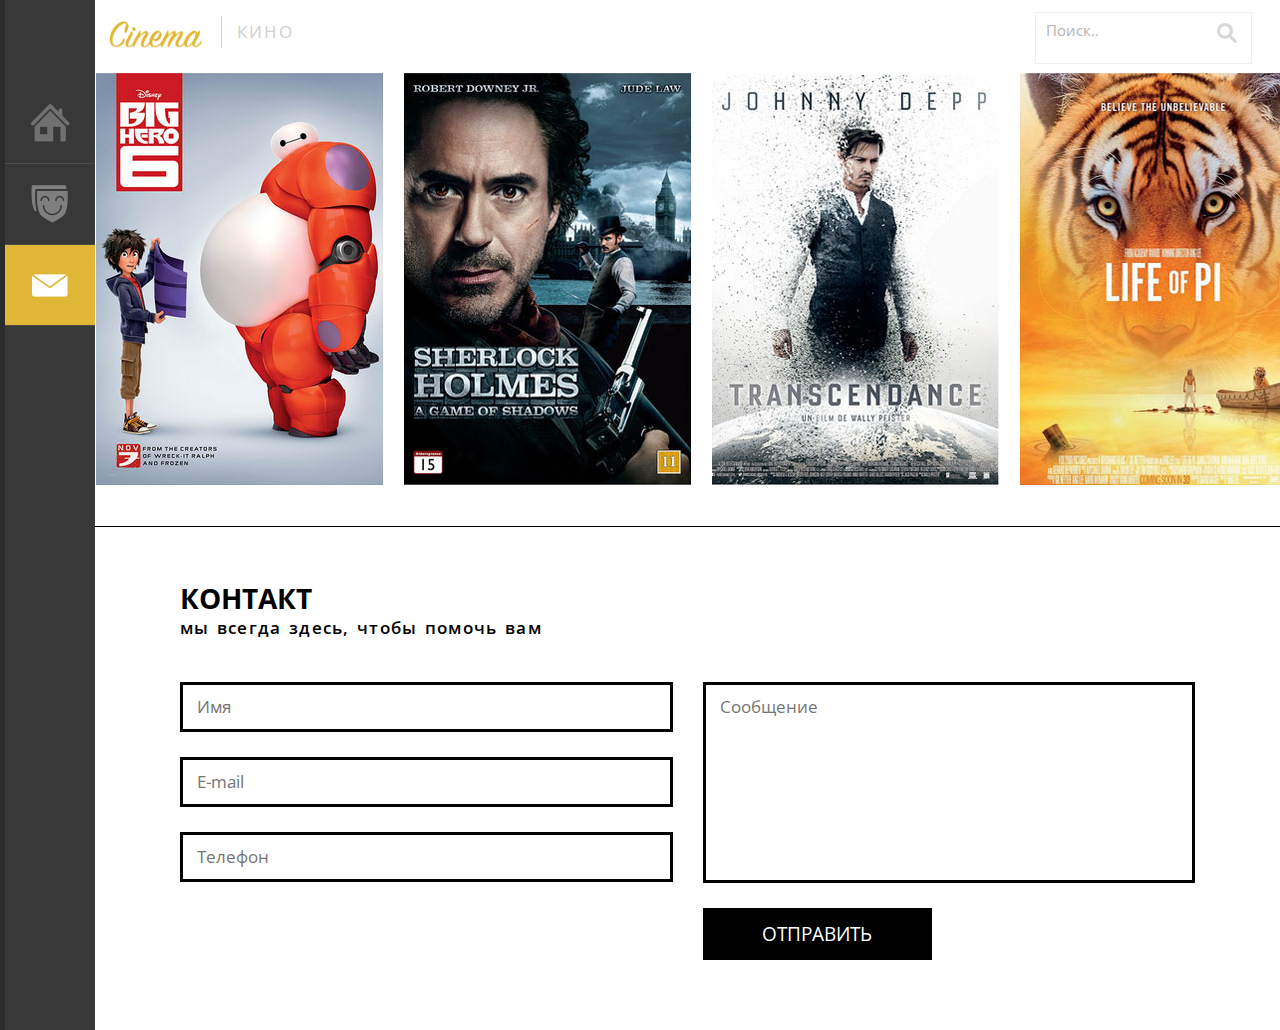
==== curs/contact.html @ 89629fd6 "Add files via upload" ====
<html>
<head>
<title>Contact</title>
<link href="css/bootstrap.css" rel='stylesheet' type='text/css' />
<!-- Custom Theme files -->
<link href="css/style.css" rel="stylesheet" type="text/css" media="all" />
<!-- Custom Theme files -->
<meta name="viewport" content="width=device-width, initial-scale=1">
<meta http-equiv="Content-Type" content="text/html; charset=utf-8" />
<meta name="keywords" content="Cinema Responsive web template, Bootstrap Web Templates, Flat Web Templates, Andriod Compatible web template, 
Smartphone Compatible web template, free webdesigns for Nokia, Samsung, LG, SonyErricsson, Motorola web design" />
<script type="application/x-javascript"> addEventListener("load", function() { setTimeout(hideURLbar, 0); }, false); function hideURLbar(){ window.scrollTo(0,1); } </script>
<!--webfont-->
<link href='http://fonts.googleapis.com/css?family=Open+Sans:300italic,400italic,600italic,700italic,800italic,400,300,600,700,800' rel='stylesheet' type='text/css'>
</head>
<body>
	<!-- header-section-starts -->
	<div class="full">
			<div class="menu">
				<ul>
					<li><a href="index.html"><div class="hm"><i class="home1"></i><i class="home2"></i></div></a></li>
					<li><a href="reviews.html"><div class="cat"><i class="watching"></i><i class="watching1"></i></div></a></li>
					<li><a class="active" href="contact.html"><div class="cnt"><i class="contact"></i><i class="contact1"></i></div></a></li>
				</ul>
			</div>
		<div class="main">
		<div class="contact-content">
			<div class="top-header span_top">
				<div class="logo">
					<a href="index.html"><img src="images/logo.png" alt="" /></a>
					<p>Кино</p>
				</div>
				<div class="search v-search">
					<form>
						<input type="text" value="Поиск.." onfocus="this.value = '';" onblur="if (this.value == '') {this.value = 'Search..';}"/>
						<input type="submit" value="">
					</form>
				</div>
				<div class="clearfix"></div>
			</div>
				<style>
	table {
		width: 100%;
	} 
	td {
		padding-right: 20px;
	}
	.col1 {
		width: 100px;
	}
	</style>
<xml version="1.0" encoding="UTF-8"?>
<table bordercolor="white" border="1" widht="100">
<tr>
<td class="col1"><img src="images/m1.jpg" alt=""></td>
<td class="col1"><img src="images/m2.jpg" alt=""/></td>
<td class="col1"><img src="images/m3.jpg" alt=""/></td>
<td class="col1"><img src="images/m4.jpg" alt=""/></td>
</tr>
</table>
	&nbsp;&nbsp; &nbsp;&nbsp; &nbsp;&nbsp; &nbsp;&nbsp; &nbsp;&nbsp; &nbsp;&nbsp; &nbsp;&nbsp;&nbsp; &nbsp;&nbsp; &nbsp;&nbsp; &nbsp;&nbsp; &nbsp;&nbsp; &nbsp;&nbsp; &nbsp;&nbsp;&nbsp; &nbsp;&nbsp; &nbsp;&nbsp; &nbsp;&nbsp; &nbsp;&nbsp; &nbsp;&nbsp; &nbsp;&nbsp;&nbsp; &nbsp;&nbsp; &nbsp;&nbsp; &nbsp;&nbsp; &nbsp;&nbsp; &nbsp;&nbsp; &nbsp;&nbsp;&nbsp; &nbsp;&nbsp; &nbsp;&nbsp; &nbsp;&nbsp; &nbsp;&nbsp; &nbsp;&nbsp; &nbsp;&nbsp;&nbsp; &nbsp;&nbsp; &nbsp;&nbsp; &nbsp;&nbsp; &nbsp;&nbsp; &nbsp;&nbsp; &nbsp;&nbsp;&nbsp; &nbsp;&nbsp; &nbsp;&nbsp; &nbsp;&nbsp; &nbsp;&nbsp; &nbsp;&nbsp; &nbsp;&nbsp;&nbsp; &nbsp;&nbsp; &nbsp;&nbsp; &nbsp;&nbsp; &nbsp;&nbsp; &nbsp;&nbsp; &nbsp;&nbsp;&nbsp; &nbsp;&nbsp; &nbsp;&nbsp; &nbsp;&nbsp; &nbsp;&nbsp; &nbsp;&nbsp; &nbsp;&nbsp;&nbsp; &nbsp;&nbsp; &nbsp;&nbsp; &nbsp;&nbsp; &nbsp;&nbsp; &nbsp;&nbsp; &nbsp;&nbsp;&nbsp; &nbsp;&nbsp; &nbsp;&nbsp; &nbsp;&nbsp; &nbsp;&nbsp; &nbsp;&nbsp; &nbsp;&nbsp;&nbsp; &nbsp;&nbsp; &nbsp;&nbsp; &nbsp;&nbsp; &nbsp;&nbsp; &nbsp;&nbsp; &nbsp;&nbsp;&nbsp; &nbsp;&nbsp; &nbsp;&nbsp; &nbsp;&nbsp; &nbsp;&nbsp; &nbsp;&nbsp; &nbsp;&nbsp;&nbsp; &nbsp;&nbsp; &nbsp;&nbsp; &nbsp;&nbsp; &nbsp;&nbsp; &nbsp;&nbsp; &nbsp;&nbsp;&nbsp; &nbsp;&nbsp; &nbsp;&nbsp; &nbsp;&nbsp; &nbsp;&nbsp; &nbsp;&nbsp; &nbsp;&nbsp;&nbsp; &nbsp;&nbsp; &nbsp;&nbsp; &nbsp;&nbsp; &nbsp;&nbsp; &nbsp;&nbsp; &nbsp;&nbsp;&nbsp; &nbsp;&nbsp; &nbsp;&nbsp; &nbsp;&nbsp; &nbsp;&nbsp; &nbsp;&nbsp; &nbsp;&nbsp;&nbsp; &nbsp;&nbsp; &nbsp;&nbsp; &nbsp;&nbsp; &nbsp;&nbsp; &nbsp;&nbsp; &nbsp;&nbsp;&nbsp; &nbsp;&nbsp; &nbsp;&nbsp; &nbsp;&nbsp; &nbsp;&nbsp; &nbsp;&nbsp; &nbsp;&nbsp;&nbsp; &nbsp;&nbsp; &nbsp;&nbsp; &nbsp;&nbsp; &nbsp;&nbsp; &nbsp;&nbsp; &nbsp;&nbsp;&nbsp; &nbsp;&nbsp; &nbsp;&nbsp; &nbsp;&nbsp; &nbsp;&nbsp; &nbsp;&nbsp; &nbsp;&nbsp;&nbsp; &nbsp;&nbsp; &nbsp;&nbsp; &nbsp;&nbsp; &nbsp;&nbsp; &nbsp;&nbsp; &nbsp;&nbsp;&nbsp; &nbsp;&nbsp; &nbsp;&nbsp; &nbsp;&nbsp; &nbsp;&nbsp; &nbsp;&nbsp; &nbsp;&nbsp;&nbsp; &nbsp;&nbsp; &nbsp;&nbsp; &nbsp; &nbsp;&nbsp; &nbsp;&nbsp; &nbsp;&nbsp; &nbsp;&nbsp; &nbsp;&nbsp; &nbsp;&nbsp; &nbsp;&nbsp;&nbsp; &nbsp;&nbsp; &nbsp;&nbsp; &nbsp;&nbsp; &nbsp;&nbsp; &nbsp;&nbsp; &nbsp;&nbsp;&nbsp; &nbsp;&nbsp; &nbsp;&nbsp; &nbsp;&nbsp; &nbsp;&nbsp; &nbsp;&nbsp; &nbsp; &nbsp;&nbsp; &nbsp;&nbsp; &nbsp;&nbsp; &nbsp;&nbsp; &nbsp;&nbsp; &nbsp;&nbsp; &nbsp; &nbsp;&nbsp; &nbsp;&nbsp; &nbsp;&nbsp;&nbsp; &nbsp;&nbsp; &nbsp;&nbsp; &nbsp;&nbsp; &nbsp;&nbsp; &nbsp;&nbsp; &nbsp;&nbsp;&nbsp; &nbsp;&nbsp; &nbsp;&nbsp; &nbsp;&nbsp; &nbsp;&nbsp; &nbsp;&nbsp; &nbsp;&nbsp;&nbsp; &nbsp;&nbsp; &nbsp;&nbsp; &nbsp;&nbsp; &nbsp;&nbsp; &nbsp;&nbsp; &nbsp;
			<!---contact-->
<div class="main-contact">
		<h3 class="head">КОНТАКТ</h3>
		 <p>Мы всегда здесь, чтобы помочь вам</p>
		 <div class="contact-form">
			 <form>
				 <div class="col-md-6 contact-left">
					  <input type="text" placeholder="Имя" required/>
					  <input type="text" placeholder="E-mail" required/>
					  <input type="text" placeholder="Телефон" required/>
				  </div>
			
				  <div class="col-md-6 contact-right">
					 <textarea placeholder="Сообщение"></textarea>
					 <input type="submit" value="ОТПРАВИТЬ"/>
				 </div>
</head>


				 <div class="clearfix"></div>
			 </form>
	     </div>
	 </div>
</div>
	</div>	
	</div>
	<div class="clearfix"></div>
	</div>
</body>
</html>
---- curs/css/style.css ----
body{
	padding:0;
	margin:0;
	font-family: 'Open Sans', sans-serif;
	background:#fff;
}
body a{
    transition:0.5s all;
	-webkit-transition:0.5s all;
	-moz-transition:0.5s all;
	-o-transition:0.5s all;
	-ms-transition:0.5s all;
}
input[type="button"],input[type="submit"]{
	transition:0.5s all;
	-webkit-transition:0.5s all;
	-moz-transition:0.5s all;
	-o-transition:0.5s all;
	-ms-transition:0.5s all;
}
h1,h2,h3,h4,h5,h6{
	margin:0;			   
}	
p{
	margin:0;
}
ul{
	margin:0;
	padding:0;
}
label{
	margin:0;
}
/*-----start-header----*/
.full {	
	border-left: 5px solid #2b2b2b;
}
.main{
	 border-left: 104px solid #383838;
}
.top-header {
	padding: 1.25em 3em 1.25em 2em;
	background: rgba(255, 255, 255, 0.47);
}
.header {
	background: url('../images/header-bg.jpg') no-repeat 0px 0px;
	background-size:cover;
	-webkit-background-size:cover;
	-moz-background-size:cover;
	-o-background-size:cover;
	-ms-background-size:cover;
	min-height:750px;	
}
.header-info {
	float:right;
	padding-top:4em;
	width:25%;
	margin-right: 2.5%;
}
.header-info h1 {
	color:#fff;
	font-size:3.5em;
	font-weight:700;
	margin-bottom:12px;
	padding-bottom:7px;
	border-bottom:1px solid #4b4b4b;
}
p.age {
	color:#f4f4f4;
	font-size:1.15em;
	font-weight:400;
	margin:1.5em 0;
	margin-bottom: 2.5em;
}
p.special {
	color:#f4f4f4;
	font-size:1em;
	font-weight:400;
	line-height:1.7em;
	margin:2.2em 0;
}
p.age a {
	color:#3bd369;
	padding:7px 10px;
	border:2px solid #3bd369;
	border-radius: 4px;
	-webkit-border-radius: 4px;
	-moz-border-radius: 4px;
	-o-border-radius: 4px;
	-ms-border-radius: 4px;
	margin-right: 1.2em;
	text-decoration:none;
}
p.review{
	color:#f4f4f4;
	font-size:1em;
	font-weight:400;
	line-height:1.7em;
	margin:0.8em 0;	
}
a.video {
  background: #dfb636;
  font-size: 1.25em;
  text-decoration: none;
  padding: 12px 25px 12px 15px;
  color: #fff;
  font-weight: 600;
  border-radius: 5px;
  -webkit-border-radius: 5px;
  -moz-border-radius: 5px;
  -o-border-radius: 5px;
  -ms-border-radius: 5px;
  border-bottom: 3px solid #2d2d2d;
  width:75%;
  display:block;
  margin-top:25px;
}
a.book {
  background: #bb7b29;
  font-size: 1.25em;
  text-decoration: none;
  padding: 12px 25px 12px 15px;
  color: #fff;
  font-weight: 600;
  border-radius: 5px;
  -webkit-border-radius: 5px;
  -moz-border-radius: 5px;
  -o-border-radius: 5px;
  -ms-border-radius: 5px;
  border-bottom: 3px solid #2d2d2d;
  width:75%;
  display:block;
  margin-top:18px;
}
a.book:hover,a.video:hover {
	background: #000;
    border-bottom: 3px solid #000;
}
i.book1 {
	width:40px;
	height:35px;
	background: url('../images/img-sprite.png') no-repeat -300px -87px;
	display:inline-block;
	vertical-align:middle;
	margin-right:10px;
}
i.video1 {
	width:40px;
	height:35px;
	background: url('../images/img-sprite.png') no-repeat -300px -50px;
	display:inline-block;
	vertical-align:middle;
	margin-right:10px;
}
.menu {
	position: fixed;
	top: 82px;
	left: 5px;
	 z-index: 2;
}
.menu ul li {
	list-style-type:none;
	border-bottom:1px solid #4c4c4c;
}
.menu ul li a{
	padding:12px 22px;
	  display: block;
}
.menu ul li a.active {
	background:#dfb636;
}
.menu ul li a:hover {
	background: #dfb636;
}
i.home {
	width:60px;
	height:60px;
	background: url('../images/img-sprite.png') no-repeat 0px 0px;
	display:block;
}
i.home1 {
	width:60px;
	height:60px;
	background: url('../images/img-sprite.png') no-repeat 0px -60px;
	display:block;
}
i.home2 {
	width:60px;
	height:60px;
	background: url('../images/img-sprite.png') no-repeat 0px 0px;
	display:none;
}
.menu ul li a:hover div.hm i.home1{
	display:none;
}
.menu ul li a:hover div.hm i.home2{
	display:block;
}
.menu ul li a.active div.hm i.home1{
	display:none;
}
.menu ul li a.active div.hm i.home2{
	display:block;
}
i.videos {
	width:60px;
	height:60px;
	background: url('../images/img-sprite.png') no-repeat -60px 0px;
	display:block;
}
i.videos1 {
	width:60px;
	height:60px;
	background: url('../images/img-sprite.png') no-repeat -60px -60px;
	display:none;
}
.menu ul li a:hover div.video i.videos{
	display:none;
}
.menu ul li a:hover div.video i.videos1{
	display:block;
}
.menu ul li a.active div.video i.videos{
	display:none;
}
.menu ul li a.active div.video i.videos1{
	display:block;
}
i.watching {
	width:60px;
	height:60px;
	background: url('../images/img-sprite.png') no-repeat -120px 0px;
	display:block;
}
i.watching1 {
	width:60px;
	height:60px;
	background: url('../images/img-sprite.png') no-repeat -120px -60px;
	display:none;
}
.menu ul li a:hover div.cat i.watching{
	display:none;
}
.menu ul li a:hover div.cat i.watching1{
	display:block;
}
.menu ul li a.active div.cat i.watching{
	display:none;
}
.menu ul li a.active div.cat i.watching1{
	display:block;
}
i.booking {
	width:60px;
	height:60px;
	background: url('../images/img-sprite.png') no-repeat -180px 0px;
	display:block;
}
i.booking1 {
	width:60px;
	height:60px;
	background: url('../images/img-sprite.png') no-repeat -180px -60px;
	display:none;
}
.menu ul li a:hover div.bk i.booking{
	display:none;
}
.menu ul li a:hover div.bk i.booking1{
	display:block;
}
.menu ul li a.active div.bk i.booking{
	display:none;
}
.menu ul li a.active div.bk i.booking1{
	display:block;
}
i.contact {
	width:60px;
	height:60px;
	background: url('../images/img-sprite.png') no-repeat -240px 0px;
	display:block;
}
i.contact1 {
	width:60px;
	height:60px;
	background: url('../images/img-sprite.png') no-repeat -240px -60px;
	display:none;
}
.menu ul li a:hover div.cnt i.contact{
	display:none;
}
.menu ul li a:hover div.cnt i.contact1{
	display:block;
}
.menu ul li a.active div.cnt i.contact{
	display:none;
}
.menu ul li a.active div.cnt i.contact1{
	display:block;
}
.logo{
	float: left;
	width: 48%;
}
.logo a {
	display: block;
	float: left;
}
.logo p {
	color:#D0D0D0;
	font-size:1.35em;
	letter-spacing:2px;
	text-transform:uppercase;
	float: left;
	border-left: 1px solid #D0D0D0;
	padding:4px 0 4px 20px;
	margin:8px 0 0px 20px;
}
.search{
	float:right;
}
/*--start-search--*/
.search {
	position: relative;
	padding: 8px 10px;
	width: 18%;
	float: right;
	border: 1px solid #f0f0f0;
}
.search input[type="text"] {
	outline: none;
	color: #b3b3b3;
	background: none;
	font-size: 16px;
	border: none;
	width: 84.33%;
}
.search input[type="submit"] {
	background: url('../images/sprit-1.png') no-repeat 0px 0px;
	border: none;
	cursor: pointer;
	position: absolute;
	outline: none;
	top: 2px;
	right: 7px;
	width: 35px;
	height: 35px;
}
#flexiselDemo1, #flexiselDemo2, #flexiselDemo3 {
	display: none;
}
.nbs-flexisel-container {
	position: relative;
	max-width: 100%;
}
.nbs-flexisel-ul {
	position: relative;
	width: 9999px;
	margin: 0px;
	padding: 0px;
	list-style-type: none;
	text-align: center;
}
.nbs-flexisel-inner {
	overflow: hidden;
}
.nbs-flexisel-item {
	float: left;
	margin: 0px;
	padding: 0px;
	cursor: pointer;
	position: relative;
	line-height: 0px;
}
.nbs-flexisel-item > img {
	
	cursor: pointer;
	position: relative;
	  width: 90%;
  margin: 0 5%;
}
/*** Navigation ***/
.nbs-flexisel-nav-left {
	display:none;
}
.nbs-flexisel-nav-right {
	display:none;
}	
.review-slider {
	background: #dfb636;
	padding: 3em 0;
}
.video iframe {
	width:100%;
	min-height:480px;
}
.more-reviews{
	background:#fff;
	padding:3em 0;
}
.news {
	background:#fff;
	padding:4em 3em;	
}
.news-left-grid h3 {
	color:#b8b8b8;
	font-size:2.2em;
	font-weight:700;
}
.news-left-grid h2 {
	color:#383838;
	font-size:3em;
	font-weight:700;
	margin:10px 0;
}
.news-left-grid h4 {
	color: #b8b8b8;
	font-size: 2.25em;
	font-weight: 500;
	margin:3px 0 2.1em 0;
}
.news-left-grid p {
	color:#bb7b29;
	font-size:1.4em;
	font-weight:600;
	margin-top:2.7em;
}
.news-left-grid a {
	background:#bb7b29;
	font-size:1.3em;
	text-decoration:none;
	  padding: 15px 25px 15px 15px;
	color:#fff;
	font-weight:600;
	border-radius: 5px;
	-webkit-border-radius: 5px;
	-moz-border-radius: 5px;
	-o-border-radius: 5px;
	-ms-border-radius: 5px;
	border-bottom:3px solid #c9c9c9;
}
.news-left-grid a:hover {
	background:#000;
	border-bottom:3px solid #848484;
}
i.book {
	width: 60px;
	height: 50px;
	background: url('../images/img-sprite.png') no-repeat -300px 0px;
	display: inline-block;
	vertical-align: middle;
	margin-right:10px;
}
.news-left-grid p strong {
	font-size:1.6em;
}
.news-right-grid h3 {
	color:#b8b8b8;
	font-size:2.2em;
	font-weight:700;
	margin-bottom:0.5em;
}
.news-right-grid h5 {
	color:#383838;
	font-size:1.4em;
	font-weight:700;
	margin-bottom:6px;
}
.news-right-grid label {
	color:#b8b8b8;
	font-size:1em;
	font-weight:300;
}
.news-right-grid p {
	color:#b8b8b8;
	font-size:1em;
	line-height:1.4em;
	font-weight:400;
	margin-top:0.5em;
}
.news-grid {
	padding-bottom:1.2em;
	margin-bottom:1.2em;
	border-bottom:1px solid #F3F3F3;
}
.news-right-grid a{
	text-decoration:none;
	font-size:1.3em;
	font-weight:700;
	color:#dfb636;
}
.news-right-grid a:hover {
	color:#000;
}
.footer {
	background:#f3f3f3;
	padding:4em 3em;
}
.footer h6 {
	color:#6F6F6F;
	font-size:1em;
	font-weight:600;
}
p.claim {
	color: #b0b0b0;
	font-size: 0.95em;
	font-weight: 400;
	width: 35%;
	margin: 10px 0;
}
.footer a {
	color: #6F6F6F;
	font-size: 0.95em;
	text-decoration:none;
	font-weight: 400;
	width: 35%;
	margin-top: 6px;
	text-decoration:none;
}
.copyright {
	margin-top:2em;
}
.copyright p {
	color: #b0b0b0;
	font-size: 1em;
	font-weight: 400;
}
.copyright p a {
	color: #000;
}
/*-----right-content-----*/
.right-content{
	padding: 3em;
  border-top: 1px solid #000;
  background:#fff;
}
.content-grid{
	width: 22.75%;
  float: left;
  text-align: center;
  border: 1px solid rgba(235, 235, 235, 0.53);
  box-shadow: 0px 0px 10px rgba(255, 255, 255, 0.35);
  margin-right: 3%;
  margin-bottom: 4%;
}
.last-grid{
	margin-right:0px;
}
.content-grid img{
	display:block;
}
.content-grid h3{
	color: #888;
	text-transform: uppercase;
	  padding: 1em;
	display: block;
	line-height: 1.5em;
	font-size: 0.875em;
}
.content-grid ul li{
	display:inline-block;
}
.content-grid img{
	display:block;
	transition: 0.5s ease;
	-o-transition: 0.5s ease;
	-webkit-transition: 0.5s ease;
	  width: 100%;
}
.content-grid:hover  img{
	-webkit-filter: grayscale(100%);
	opacity: 5;
	transition: all 300ms!important;
	-webkit-transition: all 300ms!important;
	-moz-transition: all 300ms!important;
}
.content-grid ul li a{
	padding:0 5px;
	display:block;
}
.button{
	background: #000;
	padding: 10px;
	cursor: pointer;
	border: none;
	transition: 0.5s ease;
	-o-transition: 0.5s ease;
	-webkit-transition: 0.5s ease;
	color: #FFF;
	outline: none;
	text-transform: uppercase;
	display: block;
	margin: 10px 0 0 0;
	font-size: 0.875em;
}
.button:hover{
	color:#888;
}
.right-content-heading-left{
	padding: 11px 0;
}
.right-content-heading {
	border-bottom: 1px solid #F1F0F6;
	  margin: 0 0 3em 0;
}
.right-content-heading-right{
	float:right;
}
.right-content-heading-left h3{
	color: #888;
	text-transform: uppercase;
	display: block;
}
/*----start-pagenation-----*/
.pagenation{
	text-align: center;
}
.pagenation ul li{
	display:inline-block;
}
.pagenation ul li a{
	background: #000;
	padding: 10px;
	cursor: pointer;
	border: none;
	transition: 0.5s ease;
	-o-transition: 0.5s ease;
	-webkit-transition: 0.5s ease;
	color: #FFF;
	outline: none;
	text-transform: uppercase;
	display: block;
	font-size: 0.875em;
}
.pagenation ul li a:hover{
	color: #888;
}
.pagenation ul li:last-child{
	padding-left:1em;
}
.span_top{
	background:#fff;
}
.reviews-section {
	background: #fff;
	padding:3em;
	border-top:1px solid #000;
}
h3.head {
	color: #000;
	font-size: 2.5em;
	font-weight: 700;
}
.movie-pic {
	float:left;
	width:24%;
	margin-right:3%;
}
.movie-pic img {
	width: 100%;
}
.review-info {
	float:left;
	width:73%;
}
.review {
	margin-top: 4em;
}
a.span {
	color: #000;
	font-size: 1.8em;
	text-decoration:none;
	font-weight: 600;
}
p.dirctr {
	color: #B1B1B1;
	font-size: 1em;
	font-weight: 400;
	margin-bottom: 10px;
}
p.dirctr a {
	color: #B1B1B1;
	font-size: 1em;
	font-weight: 400;
	margin-bottom: 10px;
	text-decoration:none;
}
.yrw {
	margin: 2em 0;
}
p.ratingview {
	color: #000;
	font-size: 1em;
	font-weight: 600;
	float: left;
	margin:10px 0px;
}
.rating {
		  direction: rtl;
		  text-align: center;
		    float: left;
			margin:10px 10px;
		}
		.rating > span {
		  display: inline-block;
		  position: relative;
		  width: 1.1em;
		}
		.rating > span:hover,
		.rating > span:hover ~ span {
		  color: transparent;
		}
		.rating > span:hover:before,
		.rating > span:hover ~ span:before {
		   content: "\2605";
		   position: absolute;
		   left: 0;
		   color: gold;
		}
p.info {
	font-size: 1em;
	font-weight: 400;
	color: #000;
	margin: 15px 0px;
	height: 22px;
	overflow: hidden;
}
.dropdown {
  padding: 4px 0;
  float:left;
  outline: none;
  width:23%;
  margin-bottom:0.5em;
}
.rtm {
	float:left;
	width:23%;
	margin-top:6px;
}
.rtm a {
	text-decoration:none;
	color:#fff;
	background:#df2411;
	padding:5px 10px;
}
.rtm a:hover,.wt a:hover {
	background:#000;
}
.wt {
	float:left;
	width:23%;
	margin-top:6px;
}
.wt a {
	text-decoration:none;
	color:#fff;
	background:#37a4c5;	
	padding:5px 10px;
}
/*--contact--*/
.main-contact{
	padding:4em 5em;
	  border-top: 1px solid #000;
}
.main-contact p{
	color: #000;
	font-size: 1.2em;
	word-spacing: 2px;
	letter-spacing: 1.3px;
	font-weight: 600;
	text-transform: lowercase;
	margin-top: 2px;
	margin-left: 15px;
}
.main-contact h3{
	margin-left: 15px;
}
.contact-form{
	margin-top:3em;
}
.main-contact form input[type="text"],.main-contact form textarea{
	width: 100%;
	padding: 10px 14px;
	border: 3px solid #000;
	font-size: 1.2em;
	margin-bottom:1.5em;
	color: #000;
	outline: none;
	font-weight:400;
}
.main-contact form textarea {
	resize:none;
	height:201px;
	border-radius: 0;
}
.main-contact form input[type="submit"] {
	font-size: 1.35em;
	font-weight:400;
	color: #fff;
	outline: none;
	border: 3px solid #000;
	padding: 0.5em 3em;
	background:#000;
	margin-top: 0em;
	transition:0.5s all;
	-webkit-transition:0.5s all;
	-moz-transition:0.5s all;
	-o-transition:0.5s all;
	-ms-transition:0.5s all;
}
.main-contact form input[type="submit"]:hover{
	background:#fff;
	color:#000;
}
.contact_info {
	margin-top:2em;
}
.contact_info h3 {
	color: #000;
	font-size: 2.2em;
	font-weight: 600;
	margin-bottom:0.7em;
}
.map {
	padding:0 15px;
}
.map iframe {
	width:100%;
	min-height:350px;
}
/*----*/
.featured ul li {
	display: inline-block;
	width: 28.333%;
	float: left;
	margin: 2.5%;
}
.featured ul li img {
	width:100%;
}
.featured ul li p {
	font-weight: 400;
	margin-top: 5px;
	line-height: 1.4em;
	font-size: 0.9em;
	color: #494949;
}
.featured h3 {
	color: #000;
	font-size: 1.9em;
	font-weight: 600;
	margin-bottom: 0.6em;
}
.featured {
	border-top: 5px solid #000;
	border-bottom: 5px solid #000;
	padding: 1em 0;
}
.entertainment ul li a {
	font-weight: 400;
	margin-top: 5px;
	text-decoration:none;
	font-size: 0.9em;
	color: #494949;
	line-height: 1.8em;
}
.entertainment ul li {
	display:inline-block;
	float:left;
	width: 75%;
}
.entertainment ul  {
	margin-top:1em;
	padding-bottom:1em;
	border-bottom:1px solid #eee;
}
.entertainment h3 {
	color: #000;
	font-size: 1.9em;
	font-weight: 600;
	margin-bottom: 0.8em;
}
.entertainment {
	border-bottom: 5px solid #000;
	padding: 1em 0;
}
.entertainment ul li.ent {
	width: 21%;
	margin-right: 4%;
}
.entertainment ul li.ent img {
	width: 100%;
}
/*----*/
.grid-might{
	float:left;
	width: 24%;
	margin-right: 5%;
}
.might-top{
	float:right;
	width:71%;
}
.might-top p{
	font-size:0.9em;
	color:#494949;
	line-height:1.8em;
}
.might-grid {
	padding: 1em 0 0;
}
.might h4 {
	color: #000;
	font-size: 2.3em;
	font-weight: 600;
	margin-bottom: 0.6em;
}
.might-top a{
	text-decoration:none;
	color:#dfb636;
	font-size:1em;
	display:inline-block;
	padding: 1em 0 0;	
}
.might-top a:hover{
	color:#ec098d;
}
.might-top a i{
	background: url(../images/img-sprite.png)no-repeat -103px -103px;
	width: 16px;
	height: 16px;
	display: inline-block;
	vertical-align: middle;
}
.grid-top h4,.grid-top-in h4 {
	background: #df2411;
	color: #fff;
	padding: 10px 20px;
	font-size: 1.35em;
	font-weight: 700;
	display: block;
	line-height: 1em;
	text-transform: uppercase;
}
/*----*/
.grid-top ul li{
	background: url(../images/dot.png) no-repeat 0px 17px;
	padding: 12px 0px 5px 17px;
	border-bottom: 1px solid #E8E6E6;
	list-style-type:none;
}
.grid-top ul li:nth-child(7){
	border-bottom:none;
}
.grid-top ul li a{
	color:#494949;
	line-height:1.8em;
	text-decoration:none;
	font-size: 0.9em;
	padding: 0 0 10px;
	display: block;
}
.grid-top ul li a:hover{
	color:#00aedb;
}
.grid-top-in p{
	color:#5261ac;
	font-size:1.3em;
	line-height: 1.7em;
	padding: 0.5em 0 0;
}
.grid-top-in p a{
	color:#5261ac;
	text-decoration:none;
}
.grid-top-in p a.bun{
	font-size:0.8em;
}
.grid-top-in p a.lop{
	color:#f78f1d;
	font-size:1.3em;
	font-weight: 700;
}
.grid-top-in p a.dan{
	font-size:1.6em;
	font-weight: 500;	
}
.grid-top-in p a.eva{
	font-size:1.4em;	
}
.grid-top-in p a.jol{
	font-size:1.4em;
font-weight: 700;	
}
.grid-top {
	padding:1em 0 0.5em;
}
.content {
	padding: 2em 0 0;
}
.grid-top-in p a:hover{
	color:#ec098d;
}
.might {
	margin: 2em 0;
}
.single {
	margin-top:2em;
}
.single h3{
	color:#000;
	font-size:1.7em;
	font-weight:600;
	margin-bottom:1em;
}
.single p{
	color:#000;
	font-size:1.4em;
	font-weight:600;
	margin-bottom:1em;
}
.single p i {
	font-weight:400;
	font-size:0.95em;
}
.best-review {
	border-top: 3px solid #000;
	padding: 1.5em 0;
}
.story-review {
	border-top: 3px solid #000;
	padding: 1.5em 0;
	border-bottom: 3px solid #000;
}
.story-review h4 {
	color:#000;
	font-size:1.6em;
	font-weight:600;
	margin-bottom:0.7em;	
}
.best-review  h4 {
	color:#000;
	font-size:1.6em;
	font-weight:600;
	margin-bottom:0.7em;	
}
.story-review p {
	color:#000;	
	font-weight: 400;
	font-size: 1em;
	line-height:1.8em;
}
.best-review p span {
	color:#37a4c5;
	font-weight:600;
}
.best-review p {
	margin-top:0.8em;
}
.comments-section{
	padding:2em 0;
}
.comments-section-head-text h3 {
	float: left;
	font-weight: 700;
	font-size: 2em;
	text-transform: uppercase;
	font-style: normal;
	margin-bottom: 1.6em;
}
.comments-section-middle-grid{
	margin-left:2.5em;
}
.comments-section-grid {
	margin-bottom: 3.5em;
}
.comments-section-grid-image img{
	border-radius:5px;
	-webkit-border-radius:5px;
	-moz-border-radius: 5px;
	-o-border-radius: 5px;
}
.comments-section-grid-text{
	padding-left:1em;
}
.comments-section-grid-text h4 a{
	font-weight:900;
	font-size:16px;
	color:#464851;
	text-decoration: none;
}
.comments-section-grid-text h4 a:hover{
	color:#2DBEEA;
}
.comments-section-grid-text p{
	color:#464851;
	font-size:0.95em;
	font-weight:400;
	margin:0.3em 0 1em 0;
	line-height:1.7em;
}
.comments-section-grid-text span a{
	font-weight:600;
	font-style:italic;
	font-size:20px;
	color:#dfb636;
	text-decoration: none;
}
.comments-section-grid-text label{
	color:#7F8BA3;
	font-size:14px;
	font-weight:400;
	font-style:italic;
	margin-top:5px;
}
.comments-section-grid-text i.rply-arrow{
	width:25px;
	height:25px;
	background: url("../images/img-sprite.png") no-repeat -669px -94px;
	display: inline-block;
	vertical-align:middle;
}
.reply-section-head-text h3 {
	float: left;
	font-weight: 700;
	font-size: 2em;
	text-transform: uppercase;
	font-style: normal;
	margin-bottom: 1.6em;
}
.reply-section{
	padding:2em 0;
}
.blog-form input[type="text"], textarea {
	width: 100%;
	padding: 9px;
	border-radius: 5px;
	-webkit-border-radius:5px;
	-moz-border-radius: 5px;
	-o-border-radius: 5px;
	border: 1px solid #BBC4C9;
	margin-bottom: 2em;
	font-size: 15px;
	font-weight: 400;
	color: #7F8BA3;
	outline: none;
	font-style:normal;
}
.blog-form textarea {
	resize:none;
	height:11em;
}
.blog-form input[type="button"] {
	padding: 1em;
  border-radius: 5px;
  -webkit-border-radius: 5px;
  -moz-border-radius: 5px;
  -o-border-radius: 5px;
  border: none;
  outline: none;
  font-size: 1em;
  font-weight: 600;
  width: 100%;
  color: #FFFFFF;
  text-transform: uppercase;
  font-style: normal;
  width: 20%;
}
.blog-form input[type="button"]:hover {
	background: #dfb636;
}
/*-- responsive-design starts-here --*/

@media screen and (max-width: 1440px) {
	.header {
		min-height: 661px;
	}
	.top-header {
		padding: 1em 3em 1em 2em;
	}
	.header-info h1 {
		font-size: 3.3em;
	}
	p.review {
		margin: 0.6em 0;
	}
	p.age {
		margin-bottom: 2.2em;
	}
	h3.head {
		font-size: 2.3em;
	}
	.rtm,.wt {
		width: 27%;
	}
	.header-info {
		padding-top: 2em;
	}
	.featured h3,.entertainment h3,.might h4 {
		font-size: 1.7em;
	}
	.entertainment ul li {
		width: 63%;
	}
	.search {
		margin-top: 3px;
	}
	.entertainment ul li.ent {
		width: 25%;
	}
	.might-top p {
		height: 45px;
		overflow: hidden;
	}
	.might-top a {
		padding-top:0.4em;
	}
	.movie-pic {
		width: 28%;
	}
	.review-info {
		width: 69%;
	}
}
@media screen and (max-width: 1366px) {
	.news {
		padding: 3em 2em;
	}
	.news-left-grid h2 {
		font-size: 2.8em;
		margin: 8px 0;
	}
	.news-left-grid h4 {
		font-size: 2.05em;
		margin: 0px 0 1.8em 0;
	}
	.main {
		border-left: 90px solid #383838;
	}
	.menu ul li a {
		padding: 10px 15px;
	}
	.video iframe {
		min-height: 470px;
	}
	a.video,a.book {
		font-size: 1.2em;
		padding: 9px 22px 9px 13px;
		width: 70%;
		margin-top: 20px;
	}
	.header-info h1 {
		font-size: 3em;
	}
	p.age {
		font-size: 1.05em;
	}
	.header-info {
		padding-top: 2em;
	}
	p.special {
		font-size: 0.95em;
	}	
	.header {
		min-height: 630px;
	}
	.logo {
		width: 36%;
	}
	.logo img {
		width: 95%;
	}
	.search {
		padding: 6px 8px;
		width: 19%;
		margin-top: 3px;
	}
	.logo p {
		font-size: 1.3em;
		padding: 4px 0 4px 15px;
		margin: 8px 0 0px 15px;
	}
	.right-content {
		padding: 2em;
	}
	h3.head {
		font-size: 2em;
	}
	.review-info {
		width: 67%;
	}
	.movie-pic {
		width: 30%;
	}
	.rtm, .wt {
		width: 32%;
	}
	.dropdown {
		width: 27%;
	}
	.grid-top ul li a {
		height: 49px;
		overflow: hidden;
	}
	.top-header {
		padding: 0.9em 3em 0.9em 2em;
	}
	.search {
		margin-top: 4px;
	}
}
@media screen and (max-width: 1280px) {
	.footer {
		padding: 3em 2em;
	}
	.news-left-grid h2 {
		font-size: 2.5em;	
		margin: 8px 0;
	}	
	.news-left-grid h3,.news-right-grid h3 {
		font-size: 2em;
	}
	.news-right-grid h5 {
		font-size: 1.3em;
	}
	.news-left-grid a {
		font-size: 1.2em;
		padding: 12px 21px 14px 11px;
	}
	.video iframe {
		min-height: 400px;
	}
	.review-slider {
		padding: 2.5em 0;
	}
	.header-info h1 {
		font-size: 2.6em;
	}
	p.age a {
		padding: 5px 10px;
	}
	p.age {
		font-size: 1em;
	}
	p.review {
		font-size: 0.9em;
	}
	a.video, a.book {
		font-size: 1.2em;
		padding: 9px 22px 9px 13px;
		width: 75%;
		margin-top: 15px;
	}
	p.special {
		margin: 1.5em 0 2em 0;
	}
	.header {
		min-height: 586px;
	}
	.logo img {
		width: 90%;
	}
	.top-header {
		padding: 0.6em 2em 0.6em 1em;
	}
	.logo p {
		font-size: 1.2em;
		padding: 4px 0 4px 15px;
		margin: 8px 0 0px 5px;
	}
	.search input[type="text"] {
		font-size: 15px;
	}
	.yrw {
		margin: 1.3em 0;
	}
}
@media screen and (max-width: 1024px) {
	.main {
		border-left: 80px solid #383838;
	}	
	.full {
		border-left: 3px solid #2b2b2b;
	}
	.menu {
		left: 3px;
	}
	.menu ul li a {
		padding: 8px 10px;
	}
	.video iframe {
		min-height: 360px;
	}
	.news {
		padding: 2em 1em;
	}	
	.news-left-grid p {
		font-size: 1.2em;
	}
	.news-left-grid h2 {
		font-size: 2.3em;
		margin: 7px 0;
	}	
	.news-left-grid h4 {
		font-size: 2em;
	}
	.news-right-grid p {
		font-size: 0.95em;
		line-height: 1.7em;
		height: 67px;
		overflow: hidden;
		margin-top: 0.35em;
	}
	.header {
		min-height: 471px;
	}
	.header-info {
		float: right;
		padding-top: 2em;
		width: 31%;
		margin-right: 2%;
	}
	.header-info h1 {
		font-size: 2.4em;
	}
	p.age {
		font-size: 0.95em;
	}
	p.special {
		margin: 1em 0 1em 0;
		height: 20px;
		overflow: hidden;
	}
	.logo {
		width: 44%;
	}
	.search input[type="submit"] {
		top: -2px;
		right: 1px;
	}
	.logo img {
		width: 85%;
	}
	.logo p {
		font-size: 1.1em;
		padding: 4px 0 4px 13px;
		margin: 8px 0 0px 0px;
	}
	.review-slider {
		padding: 1.5em 0;
	}
	.nbs-flexisel-item > img {
		width: 94%;
		margin: 0 3%;
	}
	.more-reviews {
		padding: 2em 0;
	}
	.top-header {
		padding: 0.45em 2em 0.5em 1em;
	}
	.search {
		padding: 3px 8px;
		width: 22%;
		margin-top: 5px;
	}
	.span_top {
		padding: 1em 1em;
	}
	.v-search {
		margin-top: 6px;
	}
	.error-404 h2 {
		font-size: 11em;
		margin-top: 0.3em;
	}
	.error-404 {
		padding-top: 5.5em;
		min-height: 580px;
	}
	.main-contact {
		padding: 3em 3em;
	}
	.main-contact form input[type="submit"] {
		font-size: 1.3em;
		padding: 0.4em 2.5em;
	}
	.map iframe {
		min-height: 280px;
	}
	.reviews-section {
		padding: 2em 1em;
	}
	.side-bar {
		padding: 0;
	}
	a.span {
		font-size: 1.6em;
	}	
	p.dirctr {
		font-size: 0.95em;
		margin-bottom: 8px;
	}
	.rtm a,.wt a {
		font-size: 0.95em;
	}
	.rtm, .wt {
		width: 36%;
	}	
	p.info {
		font-size: 0.95em;
		margin: 5px 0px;
	}
	.review {
		margin-top: 2.8em;
	}
	.blog-form input[type="button"] {
		padding: 0.9em;
		font-size: 0.95em;
		width: 29%;
	}
	.single h3 {
		font-size: 1.4em;
		margin-bottom: 0.8em;
	}
	.single p {
		font-size: 1.1em;
	}
	.comments-section {
		padding: 2em 0 0 0;
	}
	.story-review p {
		font-size: 0.95em;
	}
	.best-review p {
		margin-top: 0.8em;
		font-size:0.95em;
	}
	.comments-section-grid-image {
		padding: 0;
	}
	p.ratingview {
		font-size: 0.95em;
		margin: 5px 0;
	}
	.rating{
		margin: 5px 10px;
	}
	.yrw {
		margin: 1em 0;
	}
}
@media screen and (max-width: 800px) {
	p.claim {
		width: 80%;
		margin: 8px 0;
	}
	.footer {
		padding: 2em 1em;
	}
	.copyright {
		margin-top: 1.5em;
	}
	.main {
		border-left: 70px solid #383838;
	}
	.menu ul li a {
		padding: 5px 5px;
	}
	.news-right-grid {
		margin-top: 2em;
	}
	.news-left-grid p {
		margin-top: 1.7em;
	}
	.video iframe {
		min-height: 320px;
	}
	.logo img {
		width: 100%;
	}
	.logo p {
		font-size: 1.1em;
		padding: 2px 0 4px 13px;
		margin: 7px 0 0px 18px;
		letter-spacing: 1px;
	}
	.logo {
		width: 53%;
	}
	.logo  a {
		width:40%;
	}
	.header {
		min-height: 353px;
	}
	.header-info h1 {
		font-size: 1.8em;
	}	
	p.review.reviewgo {
		display: none;
	}
	p.age a {
		padding: 4px 8px;
		margin-right: 0.5em;
		border: 1px solid #3bd369;
	}
	.header-info {
		width: 32%;
	}
	a.video {
		display:none;
	}
	a.book {
		font-size: 1.1em;
		padding: 6px 17px 3px 11px;
		width: 82%;
		margin-top: 25px;
	}	
	.menu {
		top: 45px;
	}
	.search {
		padding: 0px 8px;
		width: 23%;
		margin-top: 4px;
	}
	.search input[type="submit"] {
		top: -7px;
		right: 0px;
	}
	.right-content-heading-left {
		padding: 0 0 11px 0;
	}
	.content-grid {
		width: 30.333%;
	}
	.last-grid {
		display:none;
	}
	.content-grid h3 {
		height: 51px;
		overflow: hidden;
		margin-bottom:0.5em;
	}
	.v-search {
		margin-top: 7px;
	}
	a.b-home {
		padding: 0.6em 1.8em;
	}
	.main-contact {
		padding: 2em 1em;
	}
	.side-bar {
		padding: 0 15px;
		margin-top:3em;
		width:50%;
	}
	.featured {
		border-top: 3px solid #000;
		border-bottom: 3px solid #000;
	}	
	.entertainment {
		border-bottom: 3px solid #000;
	}	
	.comments-section-grid-image {
		width: 15%;
		float: left;
		margin-right:3%;
	}
	.comments-section-grid-text {
		width:80%;
		float:left;
		padding-left:0;
	}
	.top-header {
		padding: 0.25em 2em 0.25em 1em;
	}
}
@media screen and (max-width: 768px) {
	.header {
		min-height: 345px;
	}
	.news {
		padding: 2em 0em;
	}
	.news-left-grid h2 {
		font-size: 2.1em;
	}	
	.news-left-grid h3, .news-right-grid h3 {
		font-size: 1.8em;
	}
	.news-left-grid h4 {
		font-size: 1.7em;
	}
	.news-left-grid a {
		padding: 11px 19px 13px 9px;
	}
	.reviews-grids,.side-bar  {
		padding: 0;
	}
	.comments-section-head-text h3,.reply-section-head-text h3  {
		font-size: 1.8em;
		margin-bottom: 1em;
	}
	.comments-section-grid-text h4 a {
		font-size:14px;
	}
	.comments-section-grid {
		margin-bottom: 2.5em;
	}
	.comments-section-grid-text p {
		height: 64px;
		overflow: hidden;
	}
	.comments-section-grid-text span a {
		font-size:18px;
	}
}

@media screen and (max-width: 640px) {
	p.claim {
		width: 85%;
		margin: 6px 0;
		font-size: 0.9em;
	}
	.menu ul li a {
		padding: 0px 0px;
	}
	.full {
		border-left: 1px solid #2b2b2b;
	}
	.main {
		border-left: 61px solid #383838;
	}
	.menu {
		left: 2px;
	}
	.video iframe {
		min-height: 270px;
	}
	.logo p {
		font-size: 1em;
		padding: 2px 0 4px 10px;
		margin: 1px 0 0px 13px;
		letter-spacing: 0px;
	}
	.header {
		min-height: 325px;
	}
	p.age,p.review,p.review.reviewgo  {
		height: 18px;
		overflow: hidden;
	}
	p.review.reviewgo {
		display:block;
	}
	p.special {
		display:none;
	}
	.header-info h1 {
		font-size: 1.7em;
	}
	.header-info {
		padding-top: 1.5em;
		margin-right: 0%;
	}
	i.book1 {
		width: 30px;
		height: 25px;
		background: url('../images/img-sprite.png') no-repeat -219px -63px;
		margin-right: 5px;
		background-size: 268px;
	}
	a.book {
		font-size: 1em;
		padding: 10px 17px 7px 11px;
		width: 86%;
		margin-top: 25px;
	}
	.content-grid h3 {
		padding:1em 0;
	}
	.right-content {
		padding: 1.5em 1em;
	}
	.v-search {
		margin-top: 5px;
	}
	.contact-form {
		margin-top: 2em;
	}
	.main-contact form input[type="text"], .main-contact form textarea {
		padding: 8px 12px;
		border: 2px solid #000;
		font-size: 1.1em;
		margin-bottom: 1.2em;
		font-weight: 400;
	}
	.contact_info h3 {
		font-size: 2em;
		margin-bottom: 0.5em;
	}
	.main-contact form textarea {
		height: 175px;
	}
	.side-bar {
		width: 60%;
	}
	.wt a {
		display:none;
	}
	.rtm{
		width:50%;
	}
	.dropdown {
		width: 40%;
	}
	p.dirctr {
		font-size: 0.9em;
		margin-bottom: 7px;
		height: 22px;
		overflow: hidden;
	}
	.movie-pic {
		width: 34%;
	}
	.review-info {
		width: 63%;
	}
	p.info {
		font-size: 0.9em;
		margin: 3px 0px;
		height: 20px;
	}
	.single h3 {
		font-size: 1.25em;
		margin-bottom: 0.8em;
	}
	.single p {
		font-size: 1em;
	}
	.comments-section-head-text h3, .reply-section-head-text h3 {
		font-size: 1.65em;
		margin-bottom: 0.8em;
	}
	.blog-form input[type="text"], textarea {
		padding: 8px;
		margin-bottom: 1em;
		font-size: 14px;
	}
}
@media screen and (max-width: 480px) {
	.header-info {
		display: none;
	}
	.logo {
		width: 65%;
	}
	.logo p {
		display:none;
	}
	p.claim {
		width:100%;
	}
	.news-left-grid p {
		font-size: 1.15em;
	}
	.search {
		width: 35%;
	}
	.logo a {
		width: 52%;
	}
	.span_top {
		padding: 0.5em 1em;
	}
	h3.head {
		font-size: 1.5em;
	}
	.right-content-heading {
		margin: 0 0 2em 0;
	}
	.v-search {
		margin-top: 3px;
	}
	a.b-home {
		padding: 0.5em 1.7em;
	}
	.main-contact p {
		font-size: 1em;
		word-spacing: 0px;	
	}
	.main-contact {
		padding: 2em 0em;
	}
	.side-bar {
		width: 72%;
	}
	a.span {
		font-size: 1.3em;
	}			
	p.ratingview {
		font-size: 0.9em;
		margin: 2px 0;
	}
	.rating {
		margin: 2px 10px;
	}
	.dropdown {
		width: 45%;
	}
	.rtm {
		width: 62%;
	}
	.blog-form input[type="button"] {
		padding: 0.8em;
		font-size: 0.9em;
		width: 45%;
	}
	.single h3 {
		font-size: 1em;
	}	
	.best-review h4 {
		font-size: 1.4em;
		margin-bottom: 0.5em;
	}
	.best-review {
		border-top: 2px solid #000;
	}
	.story-review {
		border-top: 2px solid #000;
		padding: 1.2em 0;
		border-bottom: 2px solid #000;
	}
	.c-rating {
		display: none;
	}
}
@media screen and (max-width: 320px) {
	.logo a {
		width: 76%;
	}
	i.home1 {
		width: 45px;
		height: 45px;
		background: url('../images/img-sprite.png') no-repeat 0px -45px;
		background-size: 266px;
	}
	i.home {
		width: 45px;
		height: 45px;
		background: url('../images/img-sprite.png') no-repeat 0px 0px;
		background-size: 266px;
	}
	i.home2 {
		width: 45px;
		height: 45px;
		background: url('../images/img-sprite.png') no-repeat 0px 0px;
		background-size: 266px;
	}
	i.videos{
		width: 45px;
		height: 45px;
		background: url('../images/img-sprite.png') no-repeat -44px 0px;
		background-size: 266px;
	}
	i.videos1{
		width: 45px;
		height: 45px;
		background: url('../images/img-sprite.png') no-repeat -44px -45px;
		background-size: 266px;
	}
	i.watching{
		width: 45px;
		height: 45px;
		background: url('../images/img-sprite.png') no-repeat -87px 0px;
		background-size: 266px;
	}
	i.watching1{
		width: 45px;
		height: 45px;
		background: url('../images/img-sprite.png') no-repeat -87px -45px;
		background-size: 266px;
	}
	i.booking{
		width: 45px;
		height: 45px;
		background: url('../images/img-sprite.png') no-repeat -131px 0px;
		background-size: 266px;
	}
	i.booking1{
		width: 45px;
		height: 45px;
		background: url('../images/img-sprite.png') no-repeat -131px -45px;
		background-size: 266px;
	}
	i.contact{
		width: 45px;
		height: 45px;
		background: url('../images/img-sprite.png') no-repeat -173px 0px;
		background-size: 266px;
	}
	i.contact1{
		width: 45px;
		height: 45px;
		background: url('../images/img-sprite.png') no-repeat -173px -45px;
		background-size: 266px;
	}
	.main {
		border-left: 46px solid #383838;
	}
	.header {
		min-height: 220px;
	}
	.news-left-grid h2 {
		font-size: 1.45em;
	}
	.news-left-grid h3, .news-right-grid h3 {
		font-size: 1.5em;
	}	
	.news-left-grid h4 {
		font-size: 1.4em;
	}
	i.book {
		width: 40px;
		height: 40px;
		background: url('../images/img-sprite.png') no-repeat -233px 2px;
		margin-right: 8px;
		background-size: 280px;
	}
	.top-header {
		padding: 0.45em 1em 0em 1em;
	}
	.news-left-grid a {
		padding: 9px 17px 11px 7px;
		font-size: 1.1em;
	}
	.news-right-grid h5 {
		font-size: 1.1em;
		margin-bottom: 4px;
	}
	.logo {
		width: 60%;
	}
	.search {
		display:none;
	}
	.news-right-grid p {
		margin-top:0;
	}
	.more-reviews {
		padding: 0 0 1.5em 0;
	}
	.news-grid {
		padding-bottom: 0.5em;
		margin-bottom: 1em;
	}
	.span_top {
		padding: 0.7em 0.8em;
	}
	h3.head {
		font-size: 1.4em;
	}
	.right-content-heading-left h3 {
		font-size: 1.1em;
	}
	.content-grid {
		width: 47%;
	}
	.right-content {
		padding: 1.2em 0.5em;
	}
	.last-grid {
		display: block;
	}
	.review-info {
		width: 100%;
	}
	.rtm {
		width: 63%;
	}
	.movie-pic {
		width: 54%;
	}
	p.rating {
		font-size: 0.875em;
	}
	.review {
		margin-top: 1.8em;
	}
	.side-bar {
		width: 100%;
	}
	.featured h3, .entertainment h3, .might h4 {
		font-size: 1.4em;
	}
	a.b-home {
		padding: 0.4em 1.4em;
	}
	.main-contact p {
		font-size: 0.9em;
	}
	.main-contact form input[type="text"], .main-contact form textarea {
		padding: 7px 11px;
		border: 1px solid #000;
		font-size: 1em;
		margin-bottom: 1em;
		font-weight: 400;
	}
	.contact_info h3 {
		font-size: 1.7em;
	}
	.main-contact form textarea {
		height: 140px;
	}
	.main-contact form input[type="submit"] {
		font-size: 1.1em;
		padding: 0.3em 2em;
	}
	.contact_info {
		margin-top: 1.4em;
	}
	.blog-form input[type="button"] {
		width: 66%;
	}
	.reply-section {
		padding: 2em 0 0 0;
	}
	.story-review p {
		height:156px;
		overflow:hidden;
	}
}
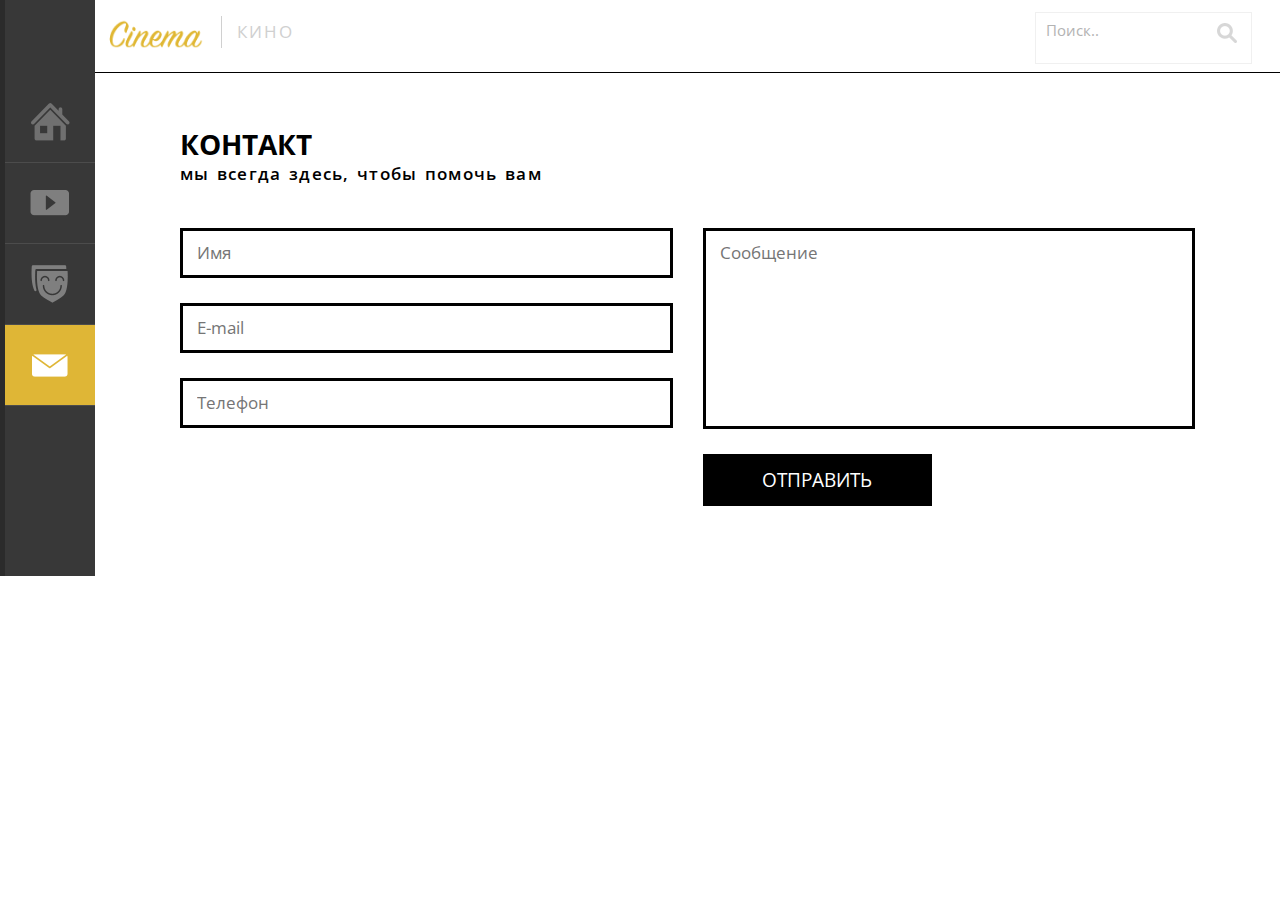
==== commit c4c42a29: "Add files via upload" ====
--- a/curs/contact.html
+++ b/curs/contact.html
@@ -1,181 +1,135 @@
 <html>-
+ <head>-
+ <title>Contact</title>-
+ <link href="css/bootstrap.css" rel='stylesheet' type='text/css' />-
+ <!-- Custom Theme files -->-
+ <link href="css/style.css" rel="stylesheet" type="text/css" media="all" />-
+ <!-- Custom Theme files -->-
+ <meta name="viewport" content="width=device-width, initial-scale=1">-
+ <meta http-equiv="Content-Type" content="text/html; charset=utf-8" />-
+ <meta name="keywords" content="Cinema Responsive web template, Bootstrap Web Templates, Flat Web Templates, Andriod Compatible web template, -
+ Smartphone Compatible web template, free webdesigns for Nokia, Samsung, LG, SonyErricsson, Motorola web design" />-
+ <script type="application/x-javascript"> addEventListener("load", function() { setTimeout(hideURLbar, 0); }, false); function hideURLbar(){ window.scrollTo(0,1); } </script>-
+ <!--webfont-->-
+ <link href='http://fonts.googleapis.com/css?family=Open+Sans:300italic,400italic,600italic,700italic,800italic,400,300,600,700,800' rel='stylesheet' type='text/css'>-
+ </head>-
+ <body>-
+ 	<!-- header-section-starts -->-
+ 	<div class="full">-
-			<div class="menu">-
++<div class="menu"> 				<ul>-
 					<li><a href="index.html"><div class="hm"><i class="home1"></i><i class="home2"></i></div></a></li>-
-					<li><a href="reviews.html"><div class="cat"><i class="watching"></i><i class="watching1"></i></div></a></li>-
-					<li><a class="active" href="contact.html"><div class="cnt"><i class="contact"></i><i class="contact1"></i></div></a></li>-
+				+					<li><a href="reviews.html"><div class="video"><i class="videos"></i><i class="videos1"></i></div></a></li>+				<li><a  href="videos.html"><div class="cat"><i class="watching"></i><i class="watching1"></i></div></a></li>+					<li><a class="active"  href="contact.html"><div class="cnt"><i class="contact"></i><i class="contact1"></i></div></a></li> 				</ul>-
 			</div>-
+ 		<div class="main">-
+ 		<div class="contact-content">-
+ 			<div class="top-header span_top">-
+ 				<div class="logo">-
+ 					<a href="index.html"><img src="images/logo.png" alt="" /></a>-
+ 					<p>Кино</p>-
+ 				</div>-
+ 				<div class="search v-search">-
+ 					<form>-
+ 						<input type="text" value="Поиск.." onfocus="this.value = '';" onblur="if (this.value == '') {this.value = 'Search..';}"/>-
+ 						<input type="submit" value="">-
+ 					</form>-
+ 				</div>-
+ 				<div class="clearfix"></div>-
+ 			</div>-
-				<style>-
-	table {-
-		width: 100%;-
-	} -
-	td {-
-		padding-right: 20px;-
-	}-
-	.col1 {-
-		width: 100px;-
-	}-
-	</style>-
-<xml version="1.0" encoding="UTF-8"?>-
-<table bordercolor="white" border="1" widht="100">-
-<tr>-
-<td class="col1"><img src="images/m1.jpg" alt=""></td>-
-<td class="col1"><img src="images/m2.jpg" alt=""/></td>-
-<td class="col1"><img src="images/m3.jpg" alt=""/></td>-
-<td class="col1"><img src="images/m4.jpg" alt=""/></td>-
-</tr>-
-</table>-
-	&nbsp;&nbsp; &nbsp;&nbsp; &nbsp;&nbsp; &nbsp;&nbsp; &nbsp;&nbsp; &nbsp;&nbsp; &nbsp;&nbsp;&nbsp; &nbsp;&nbsp; &nbsp;&nbsp; &nbsp;&nbsp; &nbsp;&nbsp; &nbsp;&nbsp; &nbsp;&nbsp;&nbsp; &nbsp;&nbsp; &nbsp;&nbsp; &nbsp;&nbsp; &nbsp;&nbsp; &nbsp;&nbsp; &nbsp;&nbsp;&nbsp; &nbsp;&nbsp; &nbsp;&nbsp; &nbsp;&nbsp; &nbsp;&nbsp; &nbsp;&nbsp; &nbsp;&nbsp;&nbsp; &nbsp;&nbsp; &nbsp;&nbsp; &nbsp;&nbsp; &nbsp;&nbsp; &nbsp;&nbsp; &nbsp;&nbsp;&nbsp; &nbsp;&nbsp; &nbsp;&nbsp; &nbsp;&nbsp; &nbsp;&nbsp; &nbsp;&nbsp; &nbsp;&nbsp;&nbsp; &nbsp;&nbsp; &nbsp;&nbsp; &nbsp;&nbsp; &nbsp;&nbsp; &nbsp;&nbsp; &nbsp;&nbsp;&nbsp; &nbsp;&nbsp; &nbsp;&nbsp; &nbsp;&nbsp; &nbsp;&nbsp; &nbsp;&nbsp; &nbsp;&nbsp;&nbsp; &nbsp;&nbsp; &nbsp;&nbsp; &nbsp;&nbsp; &nbsp;&nbsp; &nbsp;&nbsp; &nbsp;&nbsp;&nbsp; &nbsp;&nbsp; &nbsp;&nbsp; &nbsp;&nbsp; &nbsp;&nbsp; &nbsp;&nbsp; &nbsp;&nbsp;&nbsp; &nbsp;&nbsp; &nbsp;&nbsp; &nbsp;&nbsp; &nbsp;&nbsp; &nbsp;&nbsp; &nbsp;&nbsp;&nbsp; &nbsp;&nbsp; &nbsp;&nbsp; &nbsp;&nbsp; &nbsp;&nbsp; &nbsp;&nbsp; &nbsp;&nbsp;&nbsp; &nbsp;&nbsp; &nbsp;&nbsp; &nbsp;&nbsp; &nbsp;&nbsp; &nbsp;&nbsp; &nbsp;&nbsp;&nbsp; &nbsp;&nbsp; &nbsp;&nbsp; &nbsp;&nbsp; &nbsp;&nbsp; &nbsp;&nbsp; &nbsp;&nbsp;&nbsp; &nbsp;&nbsp; &nbsp;&nbsp; &nbsp;&nbsp; &nbsp;&nbsp; &nbsp;&nbsp; &nbsp;&nbsp;&nbsp; &nbsp;&nbsp; &nbsp;&nbsp; &nbsp;&nbsp; &nbsp;&nbsp; &nbsp;&nbsp; &nbsp;&nbsp;&nbsp; &nbsp;&nbsp; &nbsp;&nbsp; &nbsp;&nbsp; &nbsp;&nbsp; &nbsp;&nbsp; &nbsp;&nbsp;&nbsp; &nbsp;&nbsp; &nbsp;&nbsp; &nbsp;&nbsp; &nbsp;&nbsp; &nbsp;&nbsp; &nbsp;&nbsp;&nbsp; &nbsp;&nbsp; &nbsp;&nbsp; &nbsp;&nbsp; &nbsp;&nbsp; &nbsp;&nbsp; &nbsp;&nbsp;&nbsp; &nbsp;&nbsp; &nbsp;&nbsp; &nbsp;&nbsp; &nbsp;&nbsp; &nbsp;&nbsp; &nbsp;&nbsp;&nbsp; &nbsp;&nbsp; &nbsp;&nbsp; &nbsp;&nbsp; &nbsp;&nbsp; &nbsp;&nbsp; &nbsp;&nbsp;&nbsp; &nbsp;&nbsp; &nbsp;&nbsp; &nbsp;&nbsp; &nbsp;&nbsp; &nbsp;&nbsp; &nbsp;&nbsp;&nbsp; &nbsp;&nbsp; &nbsp;&nbsp; &nbsp;&nbsp; &nbsp;&nbsp; &nbsp;&nbsp; &nbsp;&nbsp;&nbsp; &nbsp;&nbsp; &nbsp;&nbsp; &nbsp; &nbsp;&nbsp; &nbsp;&nbsp; &nbsp;&nbsp; &nbsp;&nbsp; &nbsp;&nbsp; &nbsp;&nbsp; &nbsp;&nbsp;&nbsp; &nbsp;&nbsp; &nbsp;&nbsp; &nbsp;&nbsp; &nbsp;&nbsp; &nbsp;&nbsp; &nbsp;&nbsp;&nbsp; &nbsp;&nbsp; &nbsp;&nbsp; &nbsp;&nbsp; &nbsp;&nbsp; &nbsp;&nbsp; &nbsp; &nbsp;&nbsp; &nbsp;&nbsp; &nbsp;&nbsp; &nbsp;&nbsp; &nbsp;&nbsp; &nbsp;&nbsp; &nbsp; &nbsp;&nbsp; &nbsp;&nbsp; &nbsp;&nbsp;&nbsp; &nbsp;&nbsp; &nbsp;&nbsp; &nbsp;&nbsp; &nbsp;&nbsp; &nbsp;&nbsp; &nbsp;&nbsp;&nbsp; &nbsp;&nbsp; &nbsp;&nbsp; &nbsp;&nbsp; &nbsp;&nbsp; &nbsp;&nbsp; &nbsp;&nbsp;&nbsp; &nbsp;&nbsp; &nbsp;&nbsp; &nbsp;&nbsp; &nbsp;&nbsp; &nbsp;&nbsp; &nbsp;-
+ 			<!---contact-->-
+ <div class="main-contact">-
+ 		<h3 class="head">КОНТАКТ</h3>-
+ 		 <p>Мы всегда здесь, чтобы помочь вам</p>-
+ 		 <div class="contact-form">-
+ 			 <form>-
+ 				 <div class="col-md-6 contact-left">-
+ 					  <input type="text" placeholder="Имя" required/>-
+ 					  <input type="text" placeholder="E-mail" required/>-
+ 					  <input type="text" placeholder="Телефон" required/>-
+ 				  </div>-
+ 			-
+ 				  <div class="col-md-6 contact-right">-
+ 					 <textarea placeholder="Сообщение"></textarea>-
+ 					 <input type="submit" value="ОТПРАВИТЬ"/>-
+ 				 </div>-
+ </head>-
 -
 -
+++ 				 <div class="clearfix"></div>-
+ 			 </form>-
+ 	     </div>-
+ 	 </div>-
+ </div>-
+ 	</div>	-
+ 	</div>-
+ 	<div class="clearfix"></div>-
+ 	</div>-
+ </body>-
+ </html>